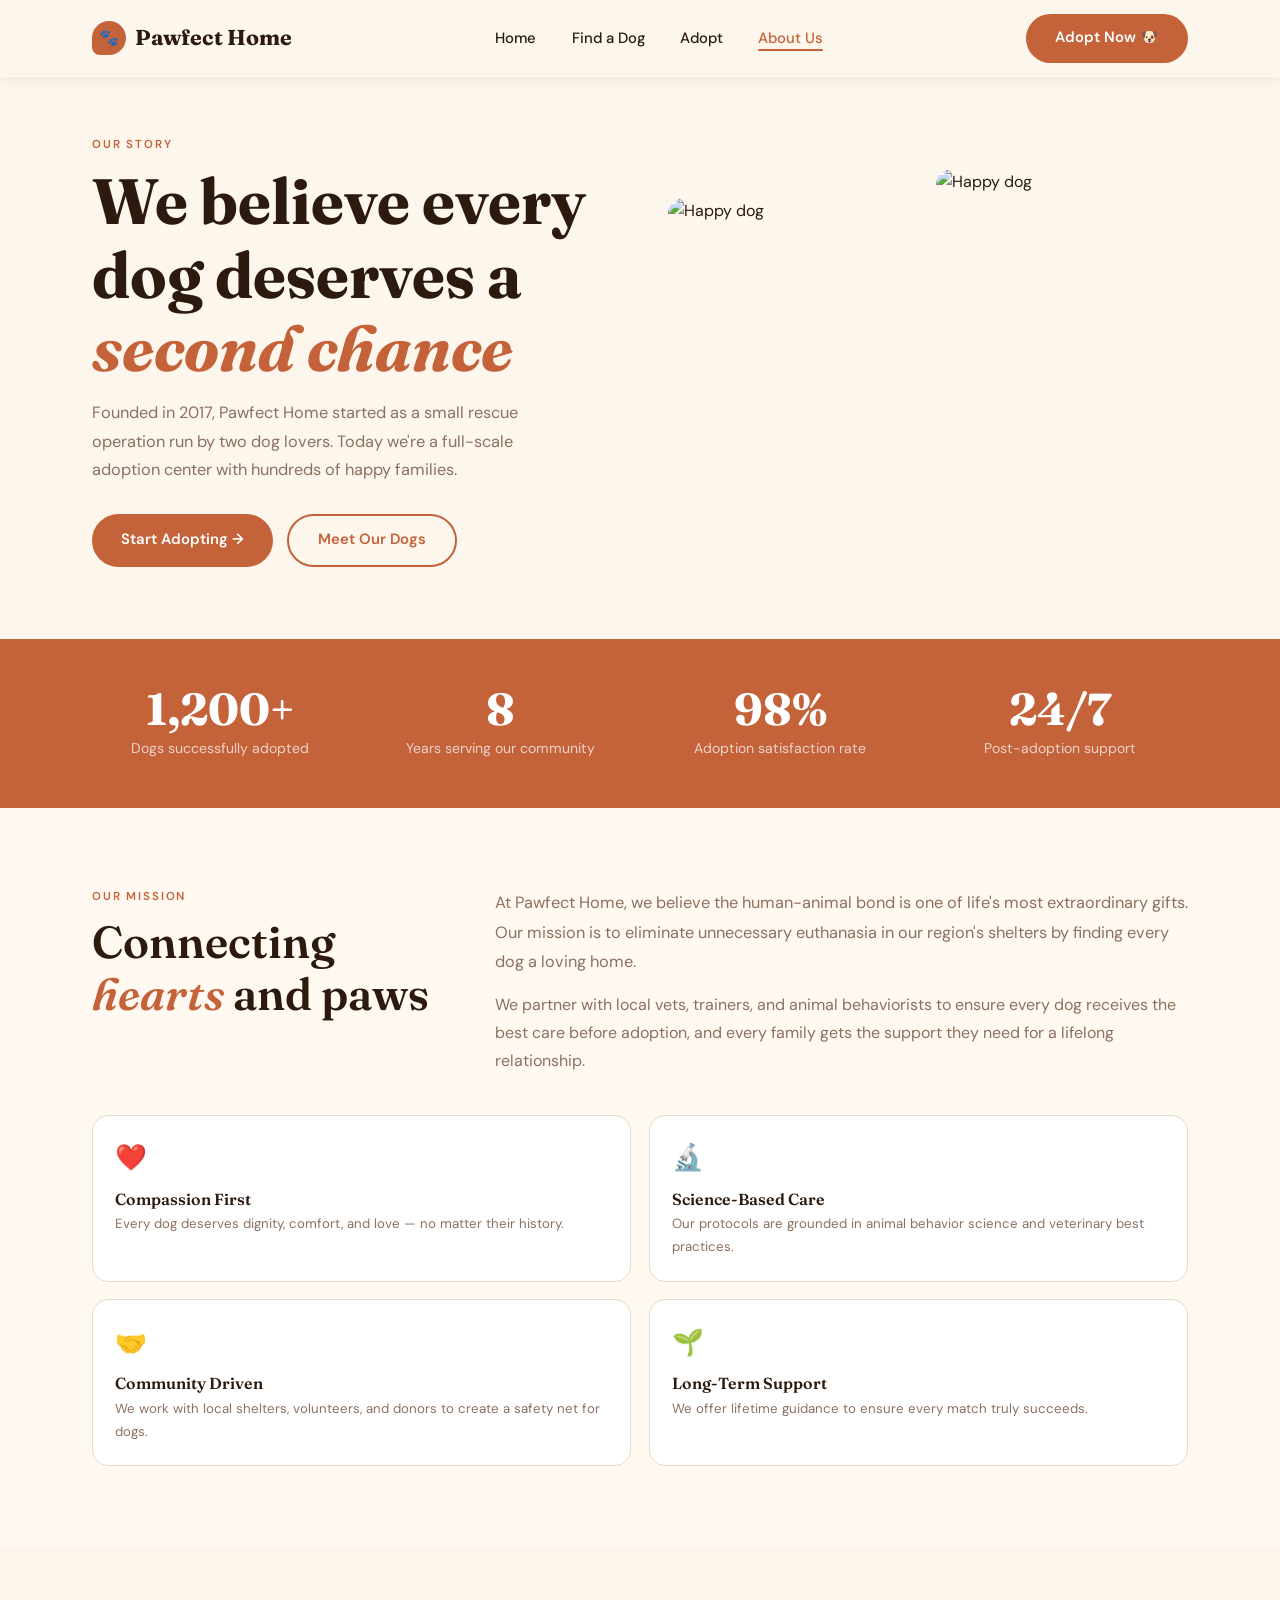
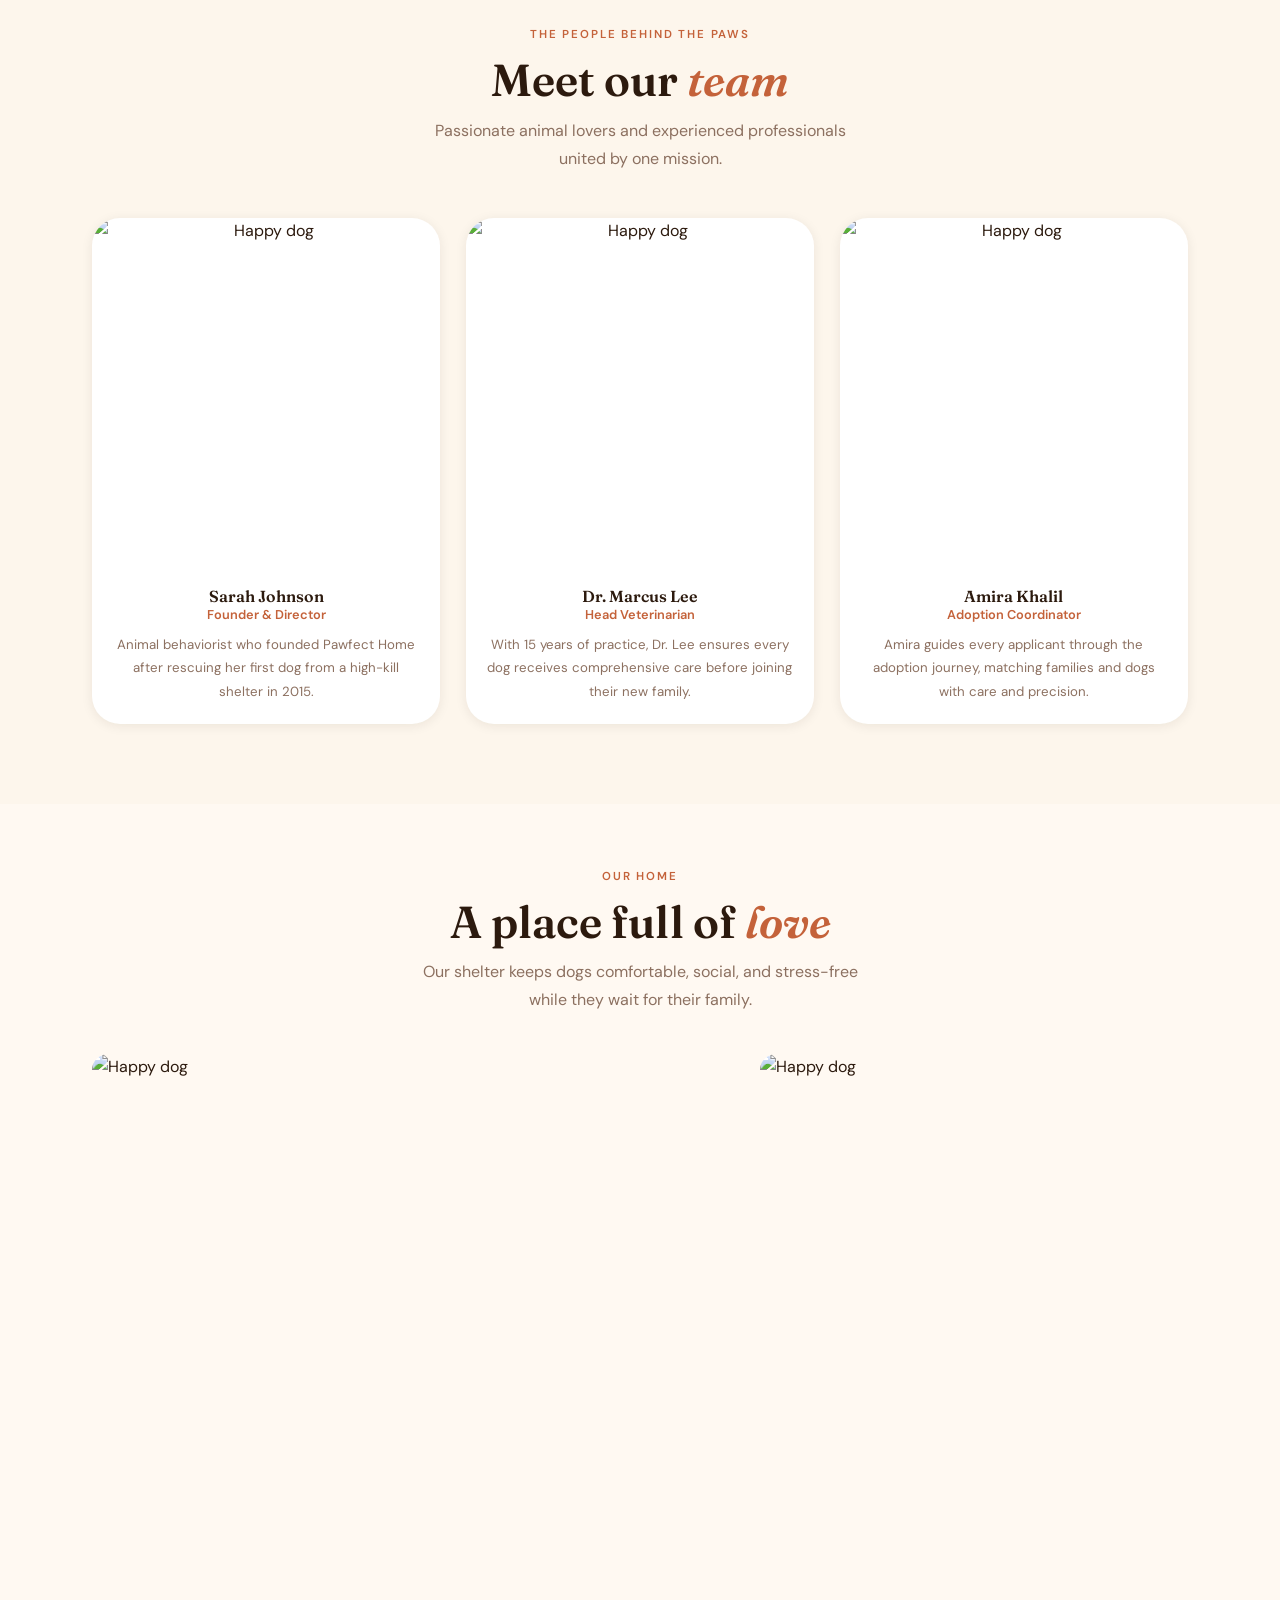
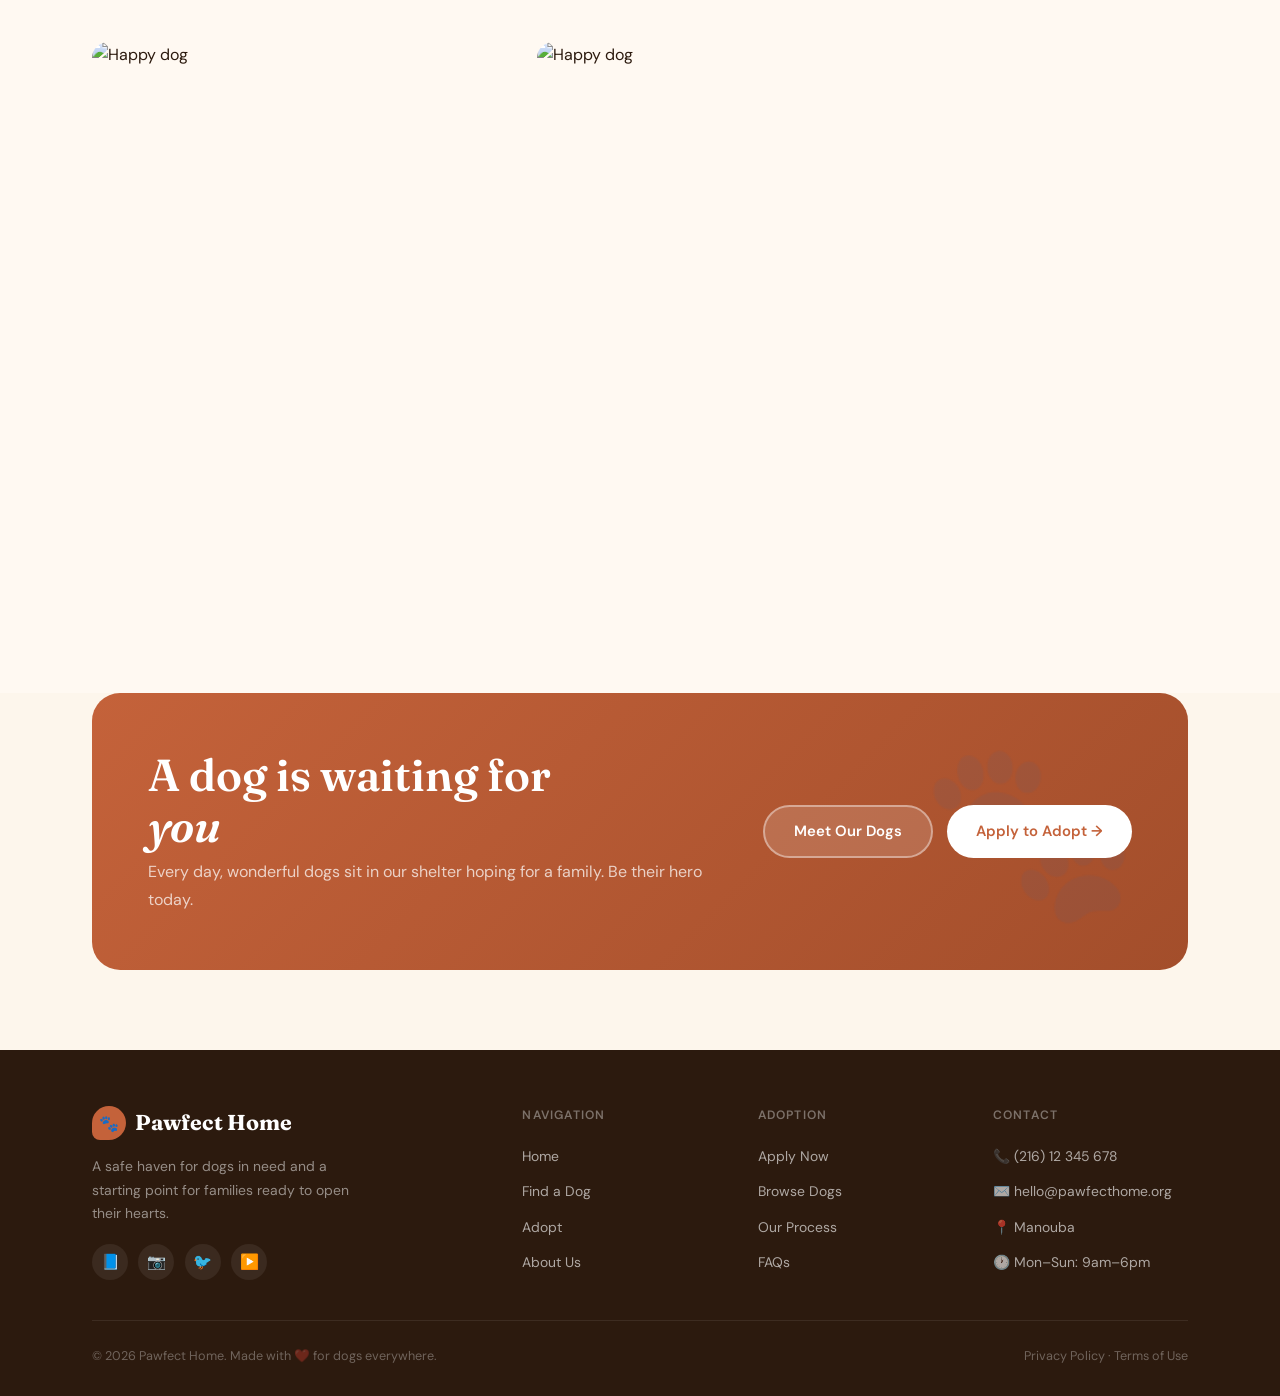
==== about.html @ 25f610da "Add files via upload" ====
<!DOCTYPE html>
<html lang="en">
<head>
  <meta charset="UTF-8"/>
  <meta name="viewport" content="width=device-width, initial-scale=1.0"/>
  <title>About Us — Pawfect Home</title>
  <link rel="stylesheet" href="styles.css"/>
</head>
<body>
  <nav class="navbar scrolled">
    <div class="container" style="display:flex;align-items:center;justify-content:space-between;">
      <a href="index.html" class="nav-logo"><span>🐾</span> Pawfect Home</a>
      <ul class="nav-links">
        <li><a href="index.html">Home</a></li>
        <li><a href="dogs.html">Find a Dog</a></li>
        <li><a href="adopt.html">Adopt</a></li>
        <li><a href="about.html" class="active">About Us</a></li>
      </ul>
      <a href="adopt.html" class="btn btn-primary">Adopt Now 🐶</a>
    </div>
  </nav>

  <section style="background:var(--cream);">
    <div class="container">
      <div class="about-hero">
        <div>
          <span class="label">Our story</span>
          <h1>We believe every dog deserves a <em>second chance</em></h1>
          <p>Founded in 2017, Pawfect Home started as a small rescue operation run by two dog lovers. Today we're a full-scale adoption center with hundreds of happy families.</p>
          <div style="display:flex;gap:.9rem;margin-top:1.8rem;flex-wrap:wrap;">
            <a href="adopt.html" class="btn btn-primary">Start Adopting →</a>
            <a href="dogs.html" class="btn btn-outline">Meet Our Dogs</a>
          </div>
        </div>

        <div class="about-imgs">
          <div class="about-img">
            <img src="images/shelter.jpg" alt="Happy dog">
          </div>
          <div class="about-img">
            <img src="images/team.jpg" alt="Happy dog">
          </div>
        </div>
      </div>
    </div>
  </section>


  <div class="stats-bar">
    <div class="container">
      <div class="stats-grid">
        <div><div class="stat-big">1,200+</div><p>Dogs successfully adopted</p></div>
        <div><div class="stat-big">8</div><p>Years serving our community</p></div>
        <div><div class="stat-big">98%</div><p>Adoption satisfaction rate</p></div>
        <div><div class="stat-big">24/7</div><p>Post-adoption support</p></div>
      </div>
    </div>
  </div>

  <section class="section" style="background:var(--white);">
    <div class="container">
      <div class="mission-grid">
        <div>
          <span class="label">Our mission</span>
          <h2>Connecting <em>hearts</em> and paws</h2>
        </div>
        <div>
          <p style="font-size:1.02rem;line-height:1.8;margin-bottom:.9rem;">At Pawfect Home, we believe the human-animal bond is one of life's most extraordinary gifts. Our mission is to eliminate unnecessary euthanasia in our region's shelters by finding every dog a loving home.</p>
          <p>We partner with local vets, trainers, and animal behaviorists to ensure every dog receives the best care before adoption, and every family gets the support they need for a lifelong relationship.</p>
        </div>
      </div>
      <div class="values-grid">
        <div class="val-card"><div class="icon">❤️</div><h4>Compassion First</h4><p>Every dog deserves dignity, comfort, and love — no matter their history.</p></div>
        <div class="val-card"><div class="icon">🔬</div><h4>Science-Based Care</h4><p>Our protocols are grounded in animal behavior science and veterinary best practices.</p></div>
        <div class="val-card"><div class="icon">🤝</div><h4>Community Driven</h4><p>We work with local shelters, volunteers, and donors to create a safety net for dogs.</p></div>
        <div class="val-card"><div class="icon">🌱</div><h4>Long-Term Support</h4><p>We offer lifetime guidance to ensure every match truly succeeds.</p></div>
      </div>
    </div>
  </section>

  <section class="section" style="background:var(--cream);">
    <div class="container">
      <div class="text-center" style="margin-bottom:.5rem;">
        <span class="label">The people behind the paws</span>
        <h2>Meet our <em style="color:var(--terra);font-style:italic;">team</em></h2>
        <p style="max-width:460px;margin:.7rem auto 0;">Passionate animal lovers and experienced professionals united by one mission.</p>
      </div>
      <div class="team-grid">

        <div class="team-card">
          <div class="team-img">
            <img src="images/person1.jpg" alt="Happy dog">
          </div>
          <div class="team-body"><h4>Sarah Johnson</h4><span class="role">Founder & Director</span><p>Animal behaviorist who founded Pawfect Home after rescuing her first dog from a high-kill shelter in 2015.</p></div>
        </div>

        <div class="team-card">
          <div class="team-img">
            <img src="images/person2.jpg" alt="Happy dog">
          </div>
          <div class="team-body"><h4>Dr. Marcus Lee</h4><span class="role">Head Veterinarian</span><p>With 15 years of practice, Dr. Lee ensures every dog receives comprehensive care before joining their new family.</p></div>
        </div>

        <div class="team-card">
          <div class="team-img">
            <img src="images/person3.jpg" alt="Happy dog">
          </div>
          <div class="team-body"><h4>Amira Khalil</h4><span class="role">Adoption Coordinator</span><p>Amira guides every applicant through the adoption journey, matching families and dogs with care and precision.</p></div>
        </div>

      </div>
    </div>
  </section>

  <section style="background:var(--white);padding:4rem 0 5rem;">
    <div class="container">
      <div class="text-center" style="margin-bottom:2.2rem;">
        <span class="label">Our home</span>
        <h2>A place full of <em style="color:var(--terra);font-style:italic;">love</em></h2>
        <p style="max-width:440px;margin:.7rem auto 0;">Our shelter keeps dogs comfortable, social, and stress-free while they wait for their family.</p>
      </div>
      <div class="gallery" style="grid-template-columns:repeat(5,1fr);">
        <div class="gallery-img wide" style="grid-column:span 3;">
          <img src="images/dogshelter.jpg" alt="Happy dog">
        </div>

        <div class="gallery-img" style="aspect-ratio:3/4; grid-column:span 2;">
          <img src="images/dogportrait.jpg" alt="Happy dog">
        </div>
        <div class="gallery-img" style="aspect-ratio:3/4; grid-column:span 2;">
        <img src="images/volunteer.jpg" alt="Happy dog">  
        </div>
        <div class="gallery-img wide" style="grid-column:span 3;">
          <img src="images/family.jpg" alt="Happy dog">
        </div>
      </div>
    </div>
  </section>

  <div class="cta-wrap" style="background:var(--cream);">
    <div class="container">
      <div class="cta-banner">
        <div>
          <h2>A dog is waiting for <span style="font-style:italic;">you</span></h2>
          <p>Every day, wonderful dogs sit in our shelter hoping for a family. Be their hero today.</p>
        </div>
        <div class="cta-actions">
          <a href="dogs.html" class="btn btn-ghost">Meet Our Dogs</a>
          <a href="adopt.html" class="btn btn-white" style="position: relative; z-index: 10;">Apply to Adopt →</a>
        </div>
      </div>
    </div>
  </div>

  <footer>
    <div class="container">
      <div class="footer-grid">
        <div class="footer-brand">
          <a href="index.html" class="nav-logo" style="color:#fff;"><span>🐾</span> Pawfect Home</a>
          <p>A safe haven for dogs in need and a starting point for families ready to open their hearts.</p>
          <div class="socials"><div class="soc">📘</div><div class="soc">📷</div><div class="soc">🐦</div><div class="soc">▶️</div></div>
        </div>
        <div class="footer-col"><h5>Navigation</h5><ul><li><a href="index.html">Home</a></li><li><a href="dogs.html">Find a Dog</a></li><li><a href="adopt.html">Adopt</a></li><li><a href="about.html">About Us</a></li></ul></div>
        <div class="footer-col"><h5>Adoption</h5><ul><li><a href="adopt.html">Apply Now</a></li><li><a href="dogs.html">Browse Dogs</a></li><li><a href="#">Our Process</a></li><li><a href="#">FAQs</a></li></ul></div>
        <div class="footer-col"><h5>Contact</h5><ul><li><a href="#">📞 (216) 12 345 678</a></li><li><a href="#">✉️ hello@pawfecthome.org</a></li><li><a href="#">📍 Manouba</a></li><li><a href="#">🕐 Mon–Sun: 9am–6pm</a></li></ul></div>
      </div>
      <div class="footer-bottom">
        <p>© 2026 Pawfect Home. Made with ❤️ for dogs everywhere.</p>
        <p><a href="#">Privacy Policy</a> · <a href="#">Terms of Use</a></p>
      </div>
    </div>
  </footer>

</body>
</html>
---- styles.css ----
@import url('https://fonts.googleapis.com/css2?family=Fraunces:ital,wght@0,600;0,700;1,400&family=DM+Sans:wght@400;500;600&display=swap');

:root {
  --cream: #FDF6EC; --white: #FFF9F2; --terra: #C4623A; --terra-d: #A34E2B;
  --sage: #7A9E7E; --sage-l: #D4E8D6; --ink: #2C1A0E; --muted: #8C7060;
  --border: #E8D9C8;
  --sh-sm: 0 2px 12px rgba(44,26,14,.08); --sh-md: 0 8px 32px rgba(44,26,14,.13);
  --r-sm: 8px; --r-md: 16px; --r-lg: 28px; --r-xl: 48px;
  --t: .3s cubic-bezier(.4,0,.2,1);
}

/* resets what browser imposes*/

*, *::before, *::after { box-sizing: border-box; margin: 0; padding: 0; }
html  { scroll-behavior: smooth; }
body  { font-family: 'DM Sans', sans-serif; background: var(--cream); color: var(--ink); line-height: 1.6; overflow-x: hidden; }
img   { display: block; width: 100%; height: 100%; object-fit: cover; }
a     { text-decoration: none; color: inherit; }
ul    { list-style: none; }
h1, h2, h3, h4 { font-family: 'Fraunces', serif; line-height: 1.15; }
h1 { font-size: clamp(2.2rem, 5vw, 4.5rem); font-weight: 700; }
h2 { font-size: clamp(1.7rem, 3.5vw, 2.8rem); font-weight: 600; }
h3 { font-size: 1.4rem; font-weight: 600; }
h4 { font-size: 1rem; font-weight: 600; }
p  { color: var(--muted); line-height: 1.75; }

.container   { max-width: 1160px; margin: 0 auto; padding: 0 2rem; }
.section     { padding: 5rem 0; }
.text-center { text-align: center; }
.label {
  display: block; font-size: .72rem; font-weight: 600; letter-spacing: .16em;
  text-transform: uppercase; color: var(--terra); margin-bottom: .6rem;
}

.btn {
  display: inline-flex; align-items: center; gap: .45rem; padding: .8rem 1.8rem;
  border-radius: 100px; font-family: 'DM Sans', sans-serif; font-weight: 600;
  font-size: .93rem; cursor: pointer; border: none; transition: var(--t);
}
.btn-primary { background: var(--terra); color: #fff; }
.btn-primary:hover { background: var(--terra-d); transform: translateY(-2px); box-shadow: 0 8px 20px rgba(196,98,58,.3); }
.btn-outline { background: transparent; color: var(--terra); border: 2px solid var(--terra); }
.btn-outline:hover { background: var(--terra); color: #fff; transform: translateY(-2px); }
.btn-ghost { background: rgba(255,255,255,.15); color: #fff; border: 2px solid rgba(255,255,255,.4); }
.btn-ghost:hover { background: rgba(255,255,255,.28); transform: translateY(-2px); }
.btn-white { background: #fff; color: var(--terra); }
.btn-white:hover { background: var(--cream); transform: translateY(-2px); }


.navbar { position: fixed; top: 0; left: 0; right: 0; z-index: 100; padding: 1.1rem 0; transition: var(--t); }
.navbar.scrolled { background: rgba(253,246,236,.93); backdrop-filter: blur(18px); box-shadow: var(--sh-sm); padding: .85rem 0; }
.navbar .container { display: flex; align-items: center; justify-content: space-between; }
.nav-logo { display: flex; align-items: center; gap: .55rem; font-family: 'Fraunces', serif; font-weight: 700; font-size: 1.35rem; }
.nav-logo span { width: 34px; height: 34px; background: var(--terra); border-radius: 50% 50% 50% 8px; display: grid; place-items: center; font-size: 1rem; }
.nav-links { display: flex; gap: 2.2rem; }
.nav-links a { font-weight: 500; font-size: .93rem; position: relative; transition: color var(--t); }
.nav-links a::after { content: ''; position: absolute; bottom: -3px; left: 0; width: 0; height: 2px; background: var(--terra); transition: width var(--t); border-radius: 2px; }
.nav-links a:hover, .nav-links a.active { color: var(--terra); }
.nav-links a:hover::after, .nav-links a.active::after { width: 100%; }


.photo {
  background: linear-gradient(135deg, #e8d4b8, #b58b5a);
  display: flex; flex-direction: column; align-items: center; justify-content: center;
  gap: .4rem; color: rgba(255,255,255,.7); font-size: .82rem; text-align: center; padding: 1rem;
}
.photo span { font-size: 2.5rem; }

.hero { min-height: 100vh; display: grid; grid-template-columns: 1fr 1fr; align-items: center; gap: 4rem; padding-top: 5.5rem; }
.hero-badge { display: inline-flex; align-items: center; gap: .45rem; background: var(--sage-l); color: #3a6b3e; padding: .38rem .9rem; border-radius: 100px; font-size: .8rem; font-weight: 600; margin-bottom: 1.3rem; }
.hero h1 { color: var(--ink); margin-bottom: 1.1rem; }
.hero h1 em { font-style: italic; color: var(--terra); }
.hero > div > p { font-size: 1.05rem; max-width: 460px; margin-bottom: 2.2rem; }
.hero-actions { display: flex; gap: .9rem; flex-wrap: wrap; margin-bottom: 2.5rem; }
.hero-stats { display: flex; gap: 2rem; padding-top: 2rem; border-top: 1px solid var(--border); }
.hero-stats div .num { font-family: 'Fraunces', serif; font-size: 1.7rem; font-weight: 700; color: var(--ink); }
.hero-stats div .lbl { font-size: .78rem; color: var(--muted); }

.hero-img { position: relative; }
.hero-img-main { border-radius: var(--r-xl) var(--r-xl) var(--r-xl) var(--r-sm); overflow: hidden; aspect-ratio: 4/5; box-shadow: 0 20px 60px rgba(44,26,14,.18); }
.hero-float {
  position: absolute; bottom: 2rem; left: -2rem; background: #fff;
  border-radius: var(--r-md); padding: .9rem 1.1rem; box-shadow: var(--sh-md);
  display: flex; align-items: center; gap: .7rem; max-width: 210px;
  animation: float 4s ease-in-out infinite;
}
.hero-float .avatar { width: 44px; height: 44px; border-radius: 50%; overflow: hidden; flex-shrink: 0; }
.hero-float strong { font-size: .84rem; color: var(--ink); display: block; }
.hero-float p { font-size: .74rem; margin: 0; }
.blob { position: absolute; top: -1.5rem; right: -1.5rem; width: 140px; height: 140px; background: var(--terra); border-radius: 60% 40% 30% 70%/60% 30% 70% 40%; opacity: .14; z-index: 0; }


.ticker { background: var(--terra); padding: .9rem 0; overflow: hidden; }
.ticker-track { display: flex; animation: ticker 26s linear infinite; width: max-content; }
.ticker-item { font-family: 'Fraunces', serif; font-style: italic; font-size: 1rem; padding: 0 2.2rem; color: rgba(255,255,255,.9); white-space: nowrap; }


.dog-grid { display: grid; grid-template-columns: repeat(auto-fill, minmax(270px, 1fr)); gap: 1.6rem; }
.dog-card { background: #fff; border-radius: var(--r-lg); overflow: hidden; box-shadow: var(--sh-sm); transition: var(--t); }
.dog-card:hover { transform: translateY(-5px); box-shadow: var(--sh-md); }
.dog-card-img { position: relative; aspect-ratio: 1/1.05; overflow: hidden; }
.dog-card-img img, .dog-card-img .photo { transition: transform .5s ease; }
.dog-card:hover .dog-card-img img,
.dog-card:hover .dog-card-img .photo { transform: scale(1.05); }
.dog-tag { position: absolute; top: .9rem; left: .9rem; background: var(--sage); color: #fff; font-size: .7rem; font-weight: 600; letter-spacing: .06em; text-transform: uppercase; padding: .28rem .7rem; border-radius: 100px; }
.dog-tag.urgent { background: var(--terra); }
.dog-tag.new    { background: #8B7355; }
.heart { position: absolute; top: .9rem; right: .9rem; width: 34px; height: 34px; background: #fff; border: none; border-radius: 50%; cursor: pointer; font-size: .95rem; box-shadow: var(--sh-sm); transition: var(--t); }
.heart:hover { transform: scale(1.15); }
.heart.on { background: #ffe0e0; }
.dog-body { padding: 1.3rem; }
.dog-body h3 { margin-bottom: .25rem; }
.dog-meta { display: flex; gap: .6rem; flex-wrap: wrap; margin-bottom: .9rem; }
.dog-meta span { font-size: .78rem; color: var(--muted); }
.pills { display: flex; gap: .45rem; flex-wrap: wrap; margin-bottom: 1.1rem; }
.pill { background: var(--sage-l); color: #3a6b3e; font-size: .72rem; font-weight: 500; padding: .22rem .65rem; border-radius: 100px; }
.pill.br { background: #f0e4d6; color: #6B3F22; }
.dog-footer { display: flex; align-items: center; justify-content: space-between; }
.dog-link { font-weight: 600; font-size: .86rem; color: var(--terra); transition: letter-spacing var(--t); }
.dog-card:hover .dog-link { letter-spacing: .02em; }


.why-section { background: var(--ink); }
.why-section h2, .why-section h4 { color: #fff; }
.why-section h2 em { font-style: italic; color: var(--terra); }
.why-grid { display: grid; grid-template-columns: 1fr 1fr; gap: 3.5rem; align-items: center; }
.why-img-wrap { border-radius: var(--r-xl) var(--r-sm) var(--r-xl) var(--r-xl); overflow: hidden; aspect-ratio: 3/4; position: relative; }
.why-accent { position: absolute; bottom: -1.5rem; right: -1.5rem; background: var(--terra); color: #fff; border-radius: var(--r-md); padding: 1.3rem; width: 165px; }
.why-accent .big { font-family: 'Fraunces', serif; font-size: 2.6rem; font-weight: 700; line-height: 1; }
.why-accent p { color: rgba(255,255,255,.8); font-size: .8rem; margin-top: .2rem; }
.why-list { display: flex; flex-direction: column; gap: 1.3rem; margin-top: 2rem; }
.why-item { display: flex; gap: 1rem; }
.why-icon { width: 44px; height: 44px; background: rgba(196,98,58,.15); border-radius: var(--r-sm); flex-shrink: 0; display: grid; place-items: center; font-size: 1.2rem; }
.why-item p { font-size: .88rem; color: rgba(255,255,255,.6); }


.process-grid { display: grid; grid-template-columns: repeat(4,1fr); gap: 1.3rem; margin-top: 2.5rem; position: relative; }
.process-grid::before { content: ''; position: absolute; top: 2rem; left: 12%; right: 12%; height: 2px; background: repeating-linear-gradient(90deg, var(--border) 0, var(--border) 6px, transparent 6px, transparent 14px); }
.process-step { text-align: center; position: relative; z-index: 1; }
.step-num { width: 60px; height: 60px; border-radius: 50%; background: #fff; border: 2px solid var(--border); display: grid; place-items: center; font-family: 'Fraunces', serif; font-size: 1.4rem; font-weight: 700; color: var(--terra); margin: 0 auto 1.1rem; box-shadow: var(--sh-sm); transition: var(--t); }
.process-step:hover .step-num { background: var(--terra); color: #fff; border-color: var(--terra); transform: scale(1.08); }
.process-step h4 { margin-bottom: .3rem; }
.process-step p  { font-size: .84rem; }

.cta-wrap { padding: 0 0 5rem; }
.cta-banner { background: linear-gradient(135deg, var(--terra), var(--terra-d)); border-radius: var(--r-lg); padding: 3.5rem; display: flex; align-items: center; justify-content: space-between; gap: 2rem; position: relative; overflow: hidden; }
.cta-banner::before { content: '🐾'; position: absolute; font-size: 11rem; opacity: .07; right: 3rem; top: 50%; transform: translateY(-50%); }
.cta-banner h2 { color: #fff; max-width: 460px; }
.cta-banner p  { color: rgba(255,255,255,.72); margin-top: .4rem; }
.cta-actions   { display: flex; gap: .9rem; flex-shrink: 0; flex-wrap: wrap; }

.testi-grid { display: grid; grid-template-columns: repeat(3,1fr); gap: 1.4rem; margin-top: 2.8rem; }
.testi-card { background: #fff; border-radius: var(--r-md); padding: 1.8rem; box-shadow: var(--sh-sm); transition: var(--t); }
.testi-card:hover { transform: translateY(-4px); box-shadow: var(--sh-md); }
.stars { color: #F5A623; font-size: .88rem; margin-bottom: .9rem; }
.testi-card > p { font-style: italic; color: var(--ink); font-size: .9rem; line-height: 1.7; margin-bottom: 1.2rem; }
.reviewer { display: flex; align-items: center; gap: .7rem; }
.reviewer .av { width: 42px; height: 42px; border-radius: 50%; overflow: hidden; flex-shrink: 0; background: var(--sage-l); display: grid; place-items: center; font-size: 1.1rem; }
.reviewer strong { font-size: .88rem; display: block; }
.reviewer span   { font-size: .76rem; color: var(--muted); }

.page-hero { padding: 8.5rem 0 3.5rem; background: var(--ink); text-align: center; position: relative; overflow: hidden; }
.page-hero::before { content: ''; position: absolute; inset: 0; background: radial-gradient(ellipse at 60% 50%, rgba(196,98,58,.22) 0%, transparent 70%); }
.page-hero h1    { color: #fff; position: relative; z-index: 1; }
.page-hero h1 em { color: var(--terra); font-style: italic; }
.page-hero p     { color: rgba(255,255,255,.6); max-width: 500px; margin: .9rem auto 0; position: relative; z-index: 1; }

.filters-bar { background: #fff; border-bottom: 1px solid var(--border); padding: 1.1rem 0; position: sticky; top: 70px; z-index: 99; box-shadow: var(--sh-sm); }
.filters-inner { display: flex; gap: 1rem; align-items: center; flex-wrap: wrap; }
.filter-tabs { display: flex; gap: .35rem; background: var(--cream); border-radius: 100px; padding: .25rem; }
.f-tab { padding: .38rem 1rem; border-radius: 100px; font-size: .81rem; font-weight: 500; cursor: pointer; border: none; background: none; color: var(--muted); font-family: 'DM Sans', sans-serif; transition: var(--t); }
.f-tab.active { background: #fff; color: var(--ink); font-weight: 600; box-shadow: var(--sh-sm); }
.filter-select {
  padding: .45rem 1.4rem .45rem .9rem; border: 1.5px solid var(--border); border-radius: 100px;
  font-family: 'DM Sans', sans-serif; font-size: .83rem; color: var(--ink); background: var(--cream);
  cursor: pointer; appearance: none;
  background-image: url("data:image/svg+xml,%3Csvg xmlns='http://www.w3.org/2000/svg' width='10' height='6' viewBox='0 0 10 6'%3E%3Cpath d='M1 1l4 4 4-4' stroke='%238C7060' stroke-width='1.5' fill='none' stroke-linecap='round'/%3E%3C/svg%3E");
  background-repeat: no-repeat; background-position: right .55rem center; transition: border-color var(--t);
}
.filter-select:focus { outline: none; border-color: var(--terra); }
.count { margin-left: auto; font-size: .83rem; color: var(--muted); }

.adopt-hero { padding: 8.5rem 0 4.5rem; background: linear-gradient(135deg, var(--cream), #f4e6d5); position: relative; overflow: hidden; }
.adopt-hero::after { content: '🐾'; position: absolute; font-size: 18rem; opacity: .04; right: -2rem; top: 50%; transform: translateY(-50%); }
.adopt-hero h1 em { color: var(--terra); }
.adopt-hero p { max-width: 500px; font-size: 1.02rem; margin-top: .9rem; }
.adopt-layout { display: grid; grid-template-columns: 1fr 380px; gap: 3.5rem; padding: 3.5rem 0 5rem; align-items: start; }
.form-card { background: #fff; border-radius: var(--r-lg); padding: 2.2rem; box-shadow: var(--sh-md); position: sticky; top: 85px; }
.form-card h3 { margin-bottom: .2rem; }
.form-card > p { font-size: .86rem; margin-bottom: 1.5rem; }
.fg { margin-bottom: 1.1rem; }
.fg label { display: block; font-size: .81rem; font-weight: 600; color: var(--ink); margin-bottom: .4rem; }
.fg input, .fg select, .fg textarea { width: 100%; padding: .75rem .95rem; border: 1.5px solid var(--border); border-radius: var(--r-sm); font-family: 'DM Sans', sans-serif; font-size: .88rem; color: var(--ink); background: var(--cream); transition: border-color var(--t); }
.fg input:focus, .fg select:focus, .fg textarea:focus { outline: none; border-color: var(--terra); background: #fff; }
.fg textarea { resize: vertical; min-height: 95px; }
.fg-row { display: grid; grid-template-columns: 1fr 1fr; gap: .9rem; }
.submit { width: 100%; justify-content: center; margin-top: 1.3rem; padding: .95rem; font-size: .97rem; }
.req-list { display: flex; flex-direction: column; gap: 1rem; margin-top: 1.8rem; }
.req-item { display: flex; gap: .9rem; align-items: flex-start; padding: 1.1rem; background: #fff; border-radius: var(--r-md); border: 1px solid var(--border); transition: var(--t); }
.req-item:hover { border-color: var(--terra); box-shadow: var(--sh-sm); }
.req-icon { width: 40px; height: 40px; background: var(--sage-l); border-radius: var(--r-sm); flex-shrink: 0; display: grid; place-items: center; font-size: 1.1rem; }
.req-item h4 { margin-bottom: .15rem; }
.req-item p  { font-size: .83rem; }
.fee-box { background: var(--sage-l); border-radius: var(--r-md); padding: 1.3rem; border: 1px solid #b0d4b4; margin-top: 2rem; }
.fee-box h4 { color: #3a6b3e; margin-bottom: .3rem; }
.fee-box p  { font-size: .85rem; color: #3a6b3e; }


.about-hero { display: grid; grid-template-columns: 1fr 1fr; gap: 3.5rem; align-items: center; padding: 8.5rem 0 4.5rem; }
.about-hero h1 em { color: var(--terra); }
.about-hero p { font-size: 1.02rem; margin-top: .9rem; max-width: 450px; }
.about-imgs { display: grid; grid-template-columns: 1fr 1fr; gap: 1rem; }
.about-img { border-radius: var(--r-md); overflow: hidden; aspect-ratio: 3/4; }
.about-img:first-child { margin-top: 1.8rem; }
.stats-bar  { background: var(--terra); padding: 3rem 0; }
.stats-grid { display: grid; grid-template-columns: repeat(4,1fr); gap: 1.5rem; text-align: center; }
.stat-big { font-family: 'Fraunces', serif; font-size: 2.8rem; font-weight: 700; color: #fff; line-height: 1; }
.stats-grid p { color: rgba(255,255,255,.72); margin-top: .25rem; font-size: .88rem; }
.mission-grid { display: grid; grid-template-columns: 1fr 2fr; gap: 3.5rem; align-items: start; margin-bottom: 2.5rem; }
.mission-grid h2 em { font-style: italic; color: var(--terra); }
.values-grid { display: grid; grid-template-columns: 1fr 1fr; gap: 1.1rem; }
.val-card { background: #fff; border-radius: var(--r-md); padding: 1.4rem; border: 1px solid var(--border); transition: var(--t); }
.val-card:hover { border-color: var(--terra); transform: translateY(-3px); box-shadow: var(--sh-sm); }
.val-card .icon { font-size: 1.6rem; margin-bottom: .65rem; }
.val-card h4 { margin-bottom: .25rem; }
.val-card p  { font-size: .83rem; }
.team-grid { display: grid; grid-template-columns: repeat(3,1fr); gap: 1.6rem; margin-top: 2.8rem; }
.team-card { background: #fff; border-radius: var(--r-lg); overflow: hidden; box-shadow: var(--sh-sm); transition: var(--t); text-align: center; }
.team-card:hover { transform: translateY(-5px); box-shadow: var(--sh-md); }
.team-img { aspect-ratio: 1; overflow: hidden; }
.team-body { padding: 1.3rem; }
.team-body .role { font-size: .8rem; color: var(--terra); font-weight: 600; display: block; margin-bottom: .45rem; }
.team-body p { font-size: .83rem; }
.gallery { display: grid; grid-template-columns: repeat(3,1fr); gap: 1.1rem; margin-top: 2.5rem; }
.gallery-img { border-radius: var(--r-md); overflow: hidden; aspect-ratio: 4/3; }
.gallery-img.wide { grid-column: span 2; }

footer { background: var(--ink); color: #fff; padding: 3.5rem 0 1.8rem; }
.footer-grid { display: grid; grid-template-columns: 2fr 1fr 1fr 1fr; gap: 2.5rem; margin-bottom: 2.5rem; }
.footer-brand p { color: rgba(255,255,255,.5); font-size: .87rem; margin-top: .9rem; max-width: 260px; line-height: 1.7; }
.footer-col h5 { font-size: .76rem; font-weight: 600; letter-spacing: .1em; text-transform: uppercase; color: rgba(255,255,255,.38); margin-bottom: 1.1rem; }
.footer-col li a { color: rgba(255,255,255,.62); font-size: .87rem; transition: color var(--t); }
.footer-col li a:hover { color: var(--terra); }
.footer-col ul { display: flex; flex-direction: column; gap: .6rem; }
.socials { display: flex; gap: .65rem; margin-top: 1.1rem; }
.soc { width: 36px; height: 36px; background: rgba(255,255,255,.07); border-radius: 50%; display: grid; place-items: center; font-size: .95rem; cursor: pointer; transition: var(--t); }
.soc:hover { background: var(--terra); }
.footer-bottom { border-top: 1px solid rgba(255,255,255,.08); padding-top: 1.5rem; display: flex; justify-content: space-between; align-items: center; }
.footer-bottom p, .footer-bottom a { font-size: .79rem; color: rgba(255,255,255,.32); }
.footer-bottom a:hover { color: var(--terra); }


@keyframes float  { 0%,100%{transform:translateY(0)} 50%{transform:translateY(-9px)} }
@keyframes ticker { from{transform:translateX(0)} to{transform:translateX(-50%)} }
@keyframes fadeUp { from{opacity:0;transform:translateY(20px)} to{opacity:1;transform:translateY(0)} }
.fade-up  { animation: fadeUp .65s ease both; }
.delay-1  { animation-delay: .12s; }
.delay-2  { animation-delay: .24s; }
.delay-3  { animation-delay: .36s; }

@media (max-width: 1024px) {
  .hero, .about-hero { grid-template-columns: 1fr; text-align: center; }
  .hero-img, .about-imgs { display: none; }
  .hero > div > p, .hero-actions, .hero-stats { margin-inline: auto; justify-content: center; }
  .why-grid { grid-template-columns: 1fr; }
  .why-img-wrap { display: none; }
  .process-grid { grid-template-columns: repeat(2,1fr); }
  .process-grid::before { display: none; }
  .testi-grid { grid-template-columns: 1fr 1fr; }
  .footer-grid { grid-template-columns: 1fr 1fr; }
  .adopt-layout { grid-template-columns: 1fr; }
  .form-card { position: static; }
  .team-grid { grid-template-columns: 1fr 1fr; }
  .stats-grid { grid-template-columns: repeat(2,1fr); }
  .mission-grid { grid-template-columns: 1fr; }
}
@media (max-width: 768px) {
  .nav-links { display: none; }
  .cta-banner { flex-direction: column; text-align: center; padding: 2.5rem 1.8rem; }
  .cta-banner::before { display: none; }
  .cta-actions { justify-content: center; }
  .testi-grid, .values-grid, .team-grid, .footer-grid { grid-template-columns: 1fr; }
  .footer-bottom { flex-direction: column; gap: .8rem; text-align: center; }
  .fg-row { grid-template-columns: 1fr; }
}
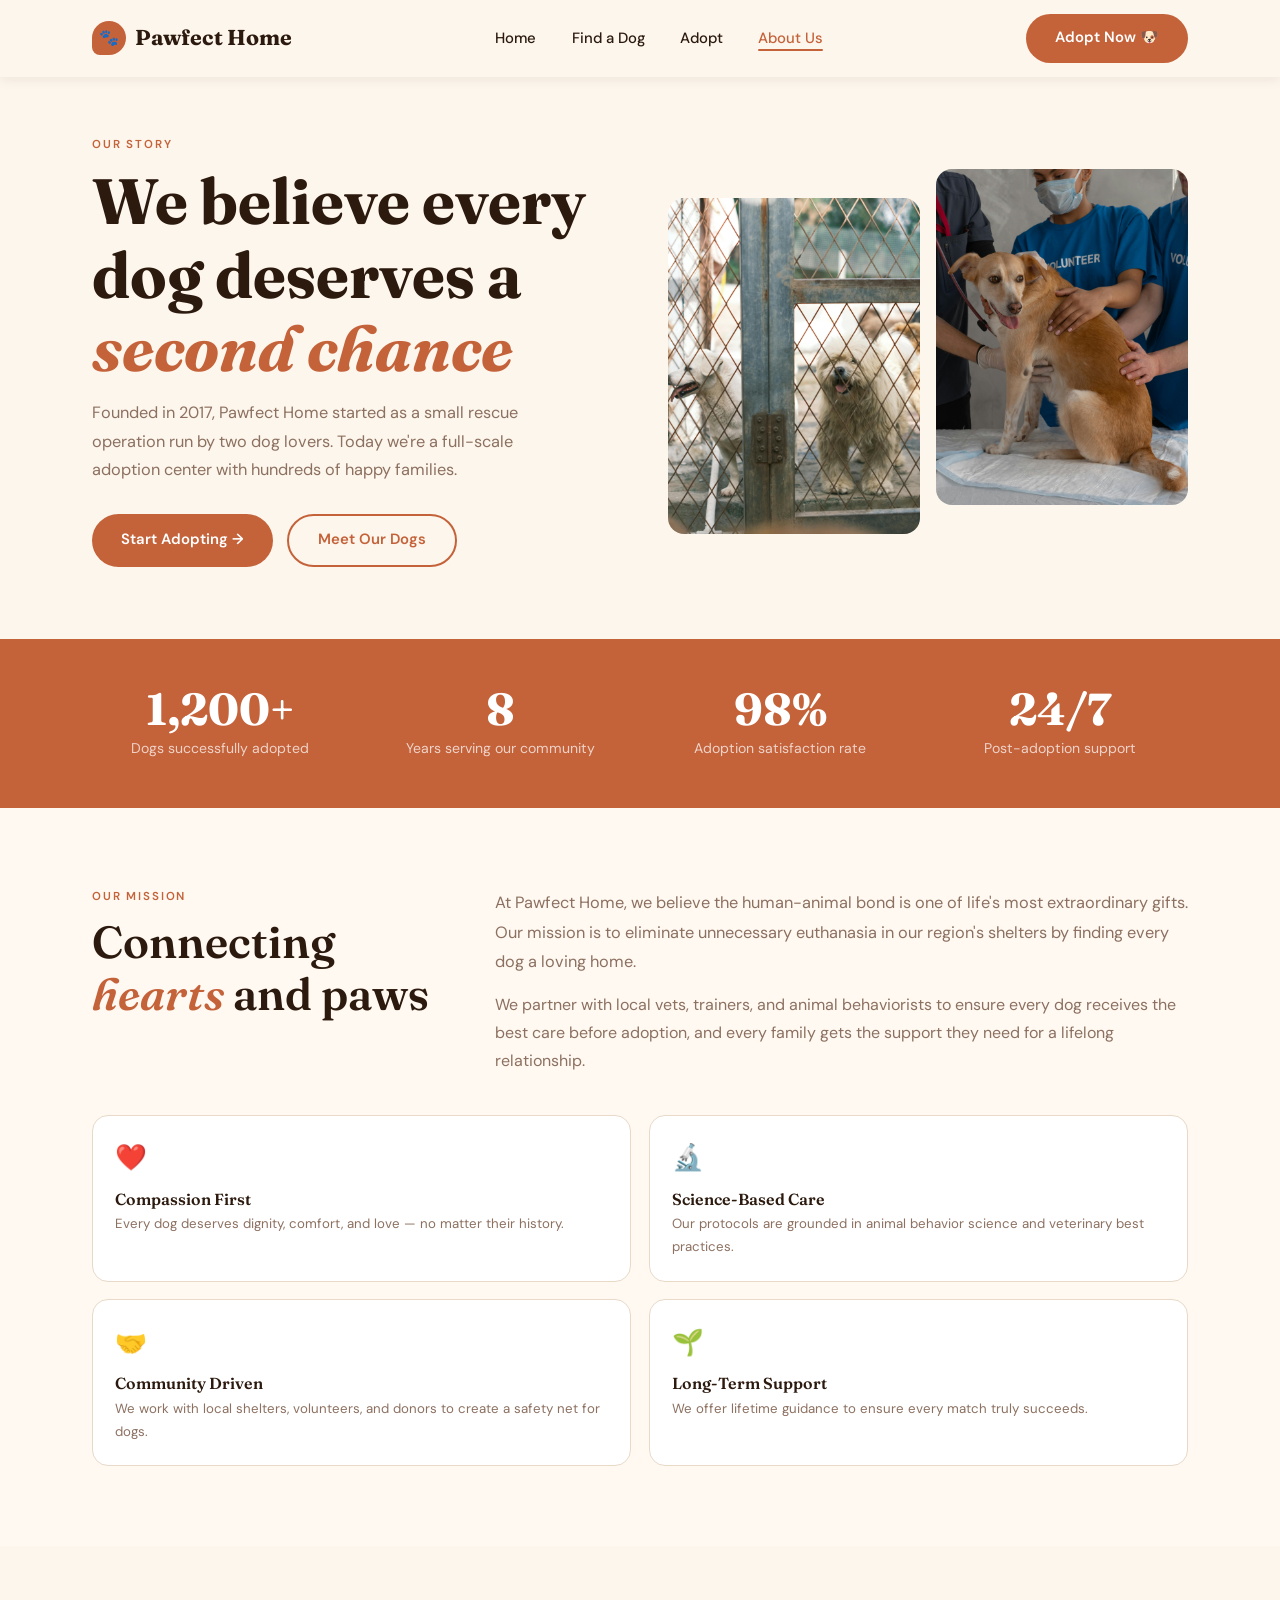
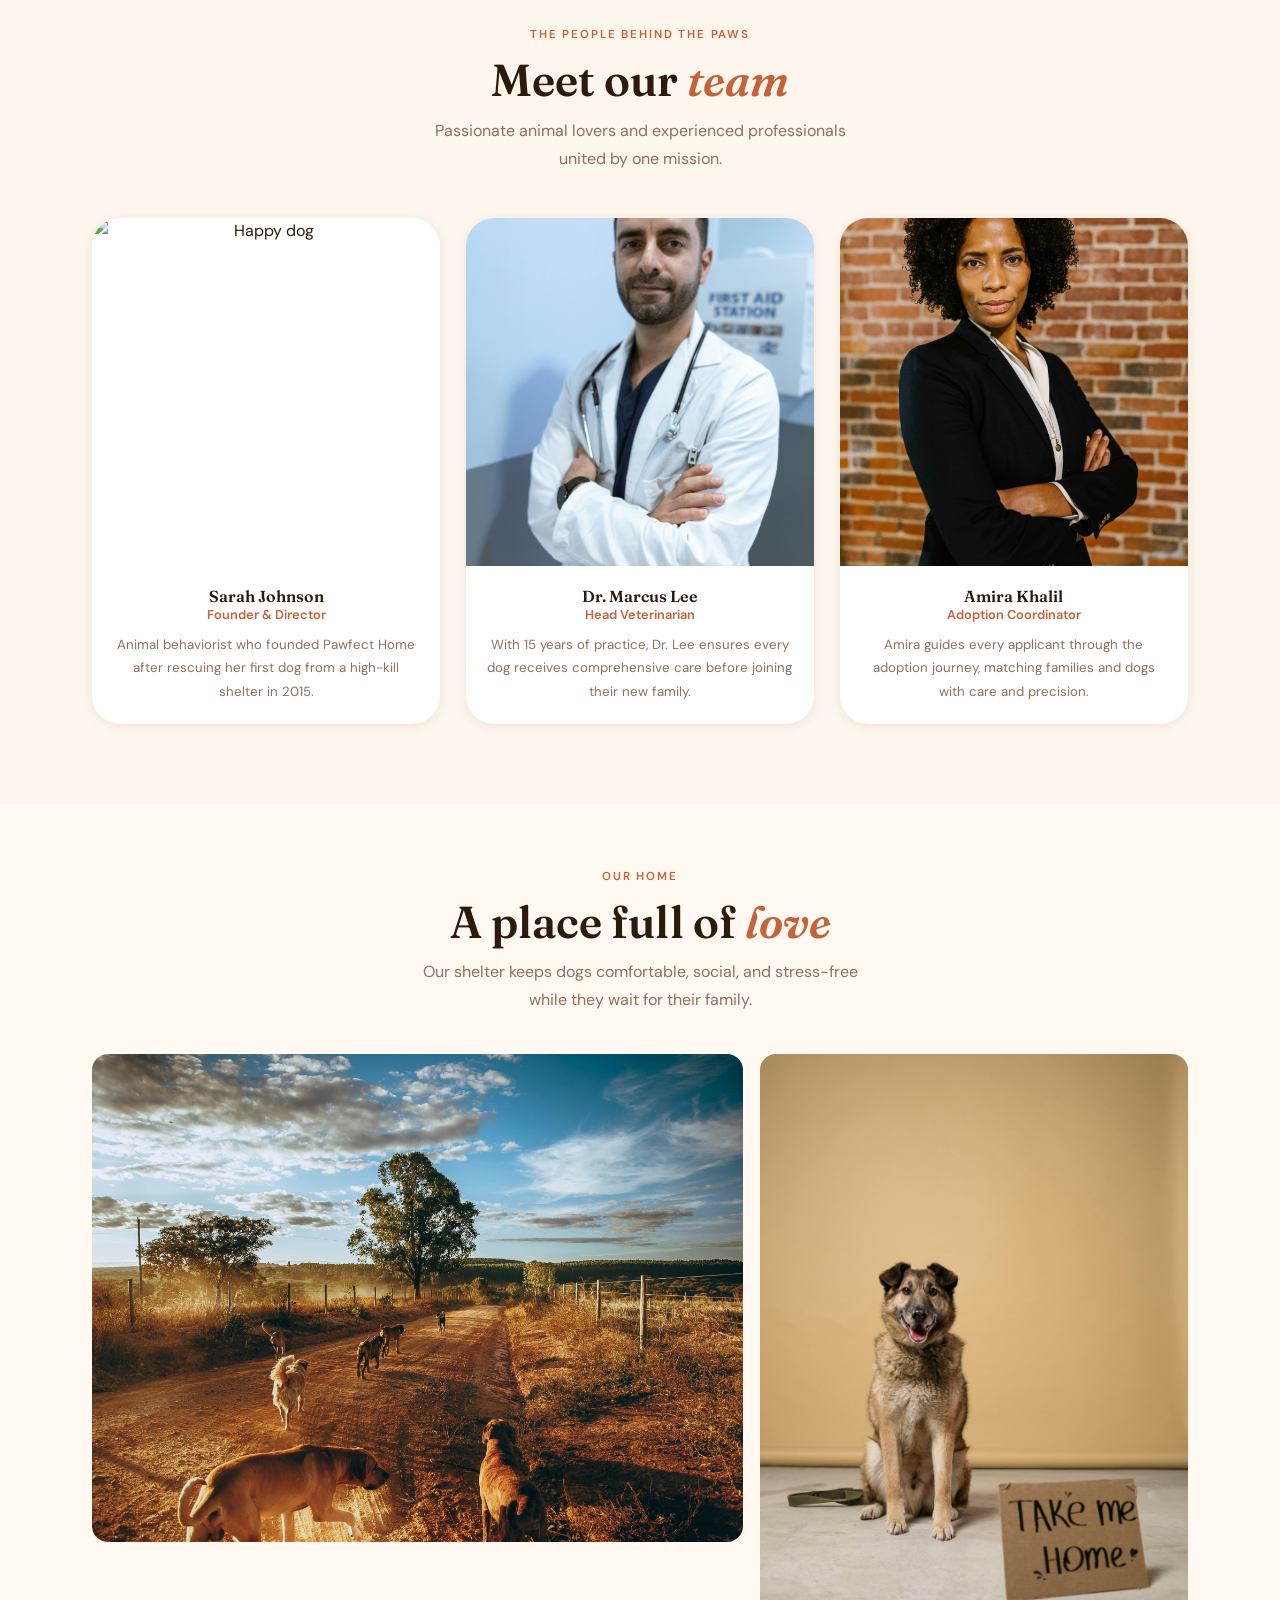
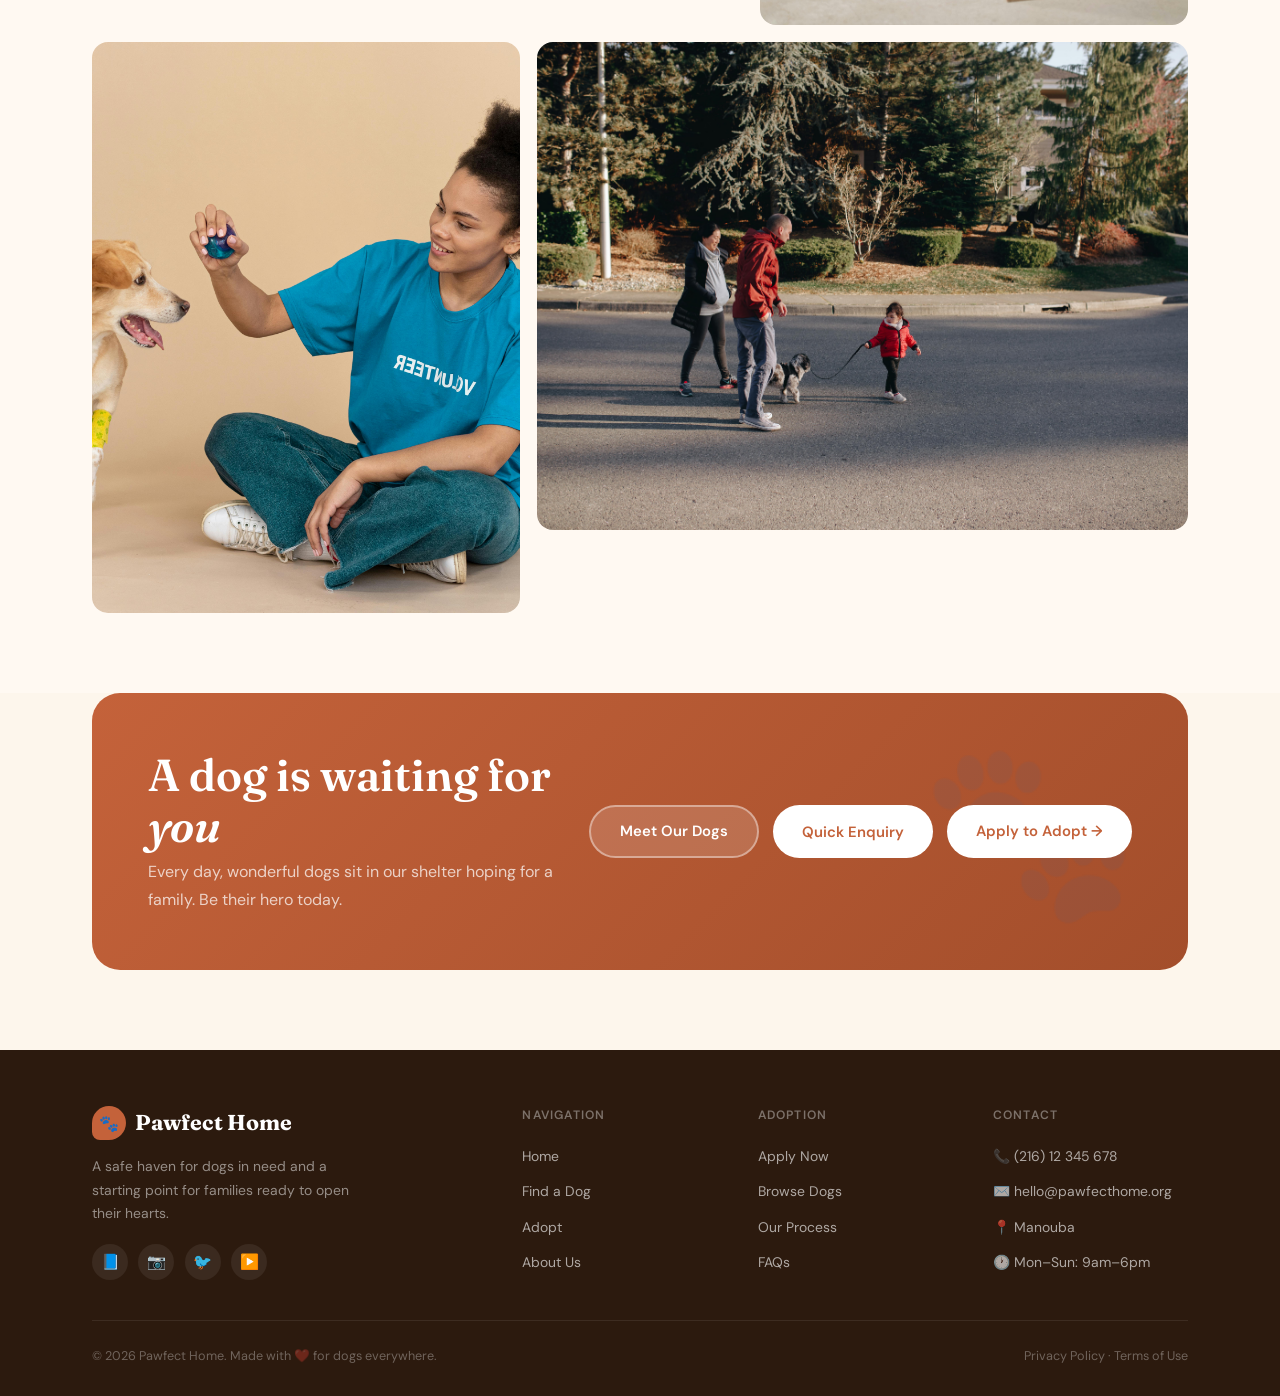
==== commit 8bd0cb36: "Add files via upload" ====
--- a/about.html
+++ b/about.html
@@ -146,6 +146,7 @@
         </div>
         <div class="cta-actions">
           <a href="dogs.html" class="btn btn-ghost">Meet Our Dogs</a>
+          <button onclick="quickEnquiry()" class="btn btn-white" style="position: relative; z-index: 10;">Quick Enquiry</button>
           <a href="adopt.html" class="btn btn-white" style="position: relative; z-index: 10;">Apply to Adopt →</a>
         </div>
       </div>
@@ -171,5 +172,64 @@
     </div>
   </footer>
 
+<script>
+    async function quickEnquiry() {
+      // Step 1: Ask for full name
+      const fullName = prompt('What is your full name?');
+      if (!fullName || fullName.trim() === '') {
+        alert('Enquiry cancelled.');
+        return;
+      }
+      
+      const dogName = prompt('Which dog are you interested in?');
+      if (!dogName || dogName.trim() === '') {
+        alert('Enquiry cancelled.');
+        return;
+      }
+      
+      const email = prompt('What is your email address?');
+      if (!email || email.trim() === '') {
+        alert('Enquiry cancelled.');
+        return;
+      }
+      
+      const emailRegex = /^[^\s@]+@[^\s@]+\.[^\s@]+$/;
+      if (!emailRegex.test(email)) {
+        alert('Please enter a valid email address (e.g., john@gmail.com).');
+        return;
+      }
+      
+      const confirmed = confirm(`Hi ${fullName}! You want to enquire about ${dogName}. We will send a response to ${email}. Confirm?`);
+      if (confirmed) {
+        try {
+          const response = await fetch('process_enquiry.php', {
+            method: 'POST',
+            headers: {
+              'Content-Type': 'application/json'
+            },
+            body: JSON.stringify({
+              name: fullName.trim(),
+              email: email.trim(),
+              dog_name: dogName.trim()
+            })
+          });
+
+          const data = await response.json().catch(() => null);
+
+          if (response.ok && data && data.success === true) {
+            alert(`Thank you ${fullName.trim()}! Our team will reach out soon.`);
+          } else {
+            const message = data && data.message ? data.message : 'Request failed.';
+            alert('Error saving enquiry: ' + message);
+          }
+        } catch (err) {
+          const message = err && err.message ? err.message : 'Network error.';
+          alert('Error saving enquiry: ' + message);
+        }
+      } else {
+        alert('Enquiry cancelled');
+      }
+    }
+</script>
 </body>
 </html>
--- a/styles.css
+++ b/styles.css
@@ -8,8 +8,6 @@
   --r-sm: 8px; --r-md: 16px; --r-lg: 28px; --r-xl: 48px;
   --t: .3s cubic-bezier(.4,0,.2,1);
 }
-
-/* resets what browser imposes*/
 
 *, *::before, *::after { box-sizing: border-box; margin: 0; padding: 0; }
 html  { scroll-behavior: smooth; }
@@ -192,6 +190,9 @@
 .fg label { display: block; font-size: .81rem; font-weight: 600; color: var(--ink); margin-bottom: .4rem; }
 .fg input, .fg select, .fg textarea { width: 100%; padding: .75rem .95rem; border: 1.5px solid var(--border); border-radius: var(--r-sm); font-family: 'DM Sans', sans-serif; font-size: .88rem; color: var(--ink); background: var(--cream); transition: border-color var(--t); }
 .fg input:focus, .fg select:focus, .fg textarea:focus { outline: none; border-color: var(--terra); background: #fff; }
+.fg.error input, .fg.error select, .fg.error textarea { border-color: #DC2626; background: #FEE2E2; }
+.fg-error { display: none; font-size: .75rem; color: #DC2626; margin-top: .35rem; font-weight: 500; }
+.fg.error .fg-error { display: block; }
 .fg textarea { resize: vertical; min-height: 95px; }
 .fg-row { display: grid; grid-template-columns: 1fr 1fr; gap: .9rem; }
 .submit { width: 100%; justify-content: center; margin-top: 1.3rem; padding: .95rem; font-size: .97rem; }
